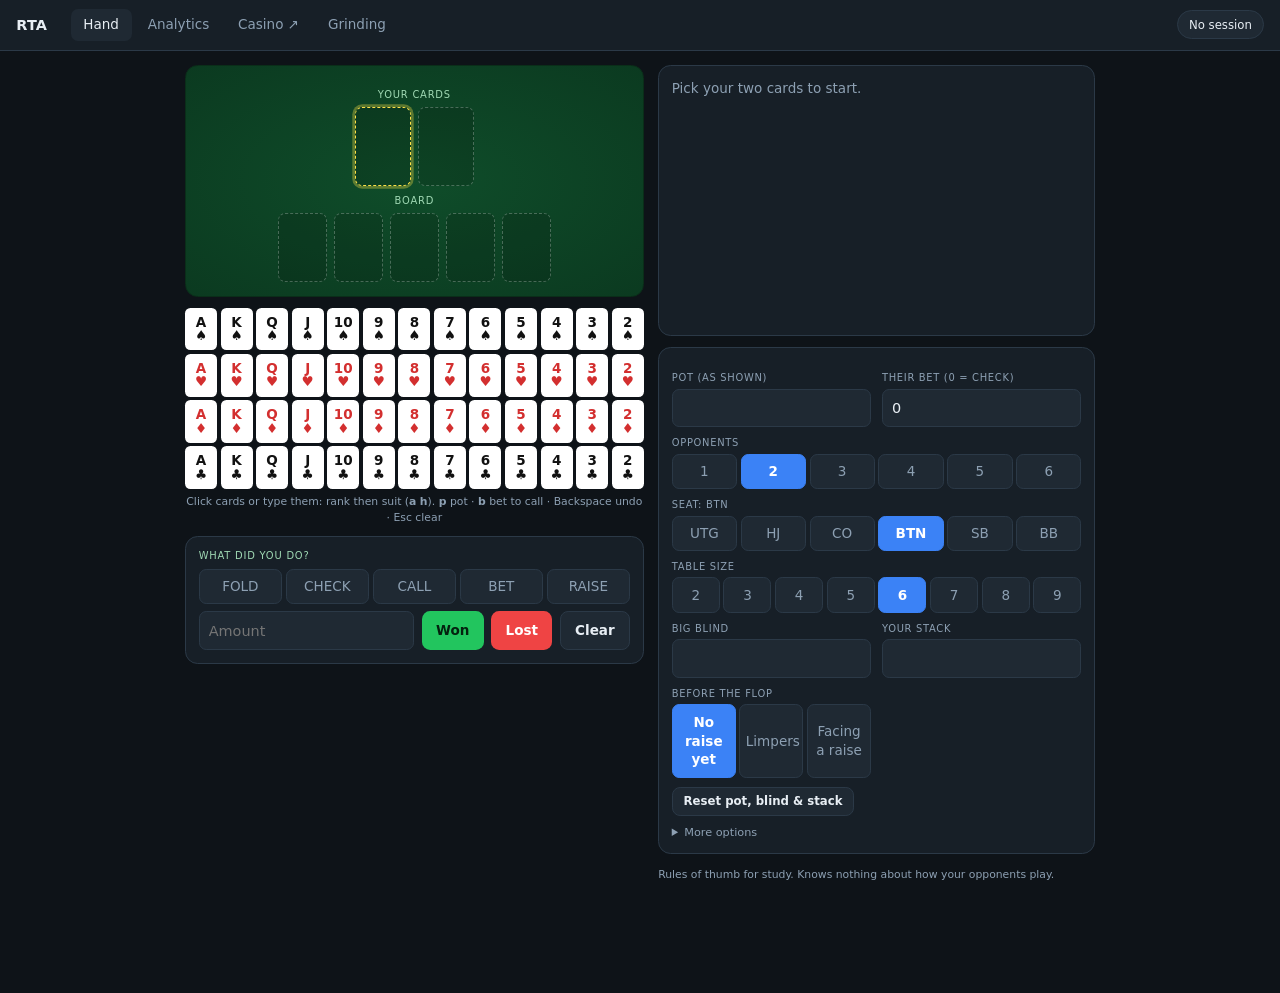
==== static/index.html @ fe4598e4 "RTA: pick your real seat (UTG, HJ, CO, BTN, SB, BB) Co-Authored-By: Claude Sonnet 5.5 <noreply@anthr" ====
<!doctype html>
<html lang="en">
<head>
<meta charset="utf-8">
<meta name="viewport" content="width=device-width, initial-scale=1">
<title>RTA</title>
<link rel="stylesheet" href="/static/analytics.css">
<style>
:root{
  --bg:#0e1318; --panel:#171f27; --panel2:#1f2933; --line:#2b3947; --text:#e8eef4; --dim:#8da0b3;
  --felt:#0f4d2a; --felt2:#0b3a20; --good:#22c55e; --bad:#ef4444; --blue:#3b82f6; --amber:#f59e0b;
}
*{box-sizing:border-box}
body{margin:0;background:var(--bg);color:var(--text);font:15px/1.4 system-ui,-apple-system,"Segoe UI",Roboto,sans-serif}
header{display:flex;align-items:center;gap:14px;padding:10px 18px;min-height:56px;box-sizing:border-box;border-bottom:1px solid var(--line);background:var(--panel)}
header h1{font-size:16px;margin:0;font-weight:650;letter-spacing:.2px}
.tabs{display:flex;gap:4px;margin-left:12px}
.tab{background:none;border:0;color:var(--dim);padding:7px 14px;border-radius:8px;font:inherit;cursor:pointer}
.tab.on{background:var(--panel2);color:var(--text)}
.pill{margin-left:auto;background:var(--panel2);border:1px solid var(--line);color:var(--text);padding:6px 12px;border-radius:999px;cursor:pointer;font:inherit;font-size:13px}
.pill.live{border-color:var(--good)}
main{max-width:1040px;margin:0 auto;padding:16px}
.grid{display:grid;grid-template-columns:minmax(0,1.05fr) minmax(0,1fr);gap:16px}
@media(max-width:860px){.grid{grid-template-columns:1fr}}
.card{background:var(--panel);border:1px solid var(--line);border-radius:14px;padding:14px}
.table{background:radial-gradient(ellipse at center,var(--felt) 0%,var(--felt2) 100%);border-radius:14px;padding:16px 12px;border:1px solid #0a2e19}
.row{display:flex;gap:8px;align-items:center;justify-content:center;flex-wrap:wrap}
.lbl{font-size:11px;text-transform:uppercase;letter-spacing:.08em;color:#9fd8b3;text-align:center;margin:8px 0 6px}
.slot{width:54px;height:76px;border-radius:8px;border:2px dashed #ffffff40;display:flex;flex-direction:column;align-items:center;justify-content:center;cursor:pointer;background:#00000022;font-weight:700;position:relative}
.slot.big{width:62px;height:88px}
.slot.next{border-color:#fde047;box-shadow:0 0 0 3px #fde04755}
.slot.full{background:#fff;border:2px solid #222;color:#111}
.slot .r{font-size:24px;line-height:1}.slot .s{font-size:26px;line-height:1.1}
.s-s{color:#111}.s-h{color:#d32f2f}.s-d{color:#d32f2f}.s-c{color:#111}
.picker{margin-top:12px}
.prow{display:grid;grid-template-columns:repeat(13,1fr);gap:4px;margin-bottom:4px}
.pk{aspect-ratio:3/4;border:0;border-radius:6px;background:#fff;font:700 15px/1 system-ui;cursor:pointer;display:flex;flex-direction:column;align-items:center;justify-content:center;padding:0}
.pk span{font-size:15px}
.pk:hover{outline:2px solid #fde047}
.pk.used{opacity:.18;cursor:pointer}
.hint{font-size:12px;color:var(--dim);margin-top:6px;text-align:center}
.controls{display:grid;grid-template-columns:1fr 1fr;gap:10px 12px;margin-top:12px}
.field label{display:block;font-size:11px;text-transform:uppercase;letter-spacing:.07em;color:var(--dim);margin-bottom:4px}
.field.wide{grid-column:1/-1}
input[type=number],input[type=text]{width:100%;background:var(--panel2);border:1px solid var(--line);color:var(--text);padding:9px 10px;border-radius:8px;font:inherit;font-size:16px}
input:focus{outline:2px solid var(--blue);outline-offset:-1px}
.seg{display:flex;gap:4px;flex-wrap:wrap}
.seg button{flex:1;min-width:34px;background:var(--panel2);border:1px solid var(--line);color:var(--dim);padding:8px 6px;border-radius:8px;font:inherit;cursor:pointer}
.seg button.on{background:var(--blue);border-color:var(--blue);color:#fff;font-weight:600}
.result{min-height:300px}
.action{font-size:54px;font-weight:800;letter-spacing:1px;line-height:1}
.bluffTag{display:inline-block;margin:4px 0;padding:3px 10px;border-radius:999px;font-size:13px;font-weight:700;background:#e0b84a;color:#1b1500}.bluffTag.hidden{display:none}
.a-FOLD{color:var(--bad)}.a-CALL{color:var(--blue)}.a-RAISE,.a-BET{color:var(--good)}.a-CHECK{color:var(--dim)}
.why{color:var(--dim);margin:6px 0 12px}
.sizing{margin:-4px 0 12px;display:inline-block;background:#1b3552;color:#cfe3ff;border-radius:8px;padding:5px 11px;font-size:13.5px;font-weight:600}
.hold{background:var(--panel2);border:1px solid var(--line);border-radius:12px;padding:10px 12px;margin-bottom:12px}
.hold .t{font-size:21px;font-weight:700}.hold .d{color:var(--dim);font-size:13.5px;margin-top:3px}
.hold .tag{display:inline-block;background:#0f4d2a;color:#b9f6ca;border-radius:6px;padding:1px 7px;font-size:12px;margin-right:5px}
.hold .tag.draw{background:#3b2f0b;color:#fde68a}
.bar{position:relative;height:16px;background:var(--panel2);border-radius:8px;overflow:visible;margin:10px 0 4px}
.bar>i{position:absolute;left:0;top:0;bottom:0;border-radius:8px;background:var(--good);transition:width .15s}
.bar>b{position:absolute;top:-4px;bottom:-4px;width:3px;background:var(--amber)}
.bartxt{display:flex;justify-content:space-between;font-size:12px;color:var(--dim)}
.big{font-size:30px;font-weight:700}
.kv{margin:10px 0 0;padding:0;list-style:none;color:var(--text)}
.kv li{padding:5px 0;border-top:1px solid var(--line)}
.kv .k{color:var(--dim);display:inline-block;min-width:92px}
.warn{color:var(--amber);font-size:12.5px;margin-top:8px}
.foot{color:var(--dim);font-size:12px;margin-top:14px}
.log{margin-top:14px;padding-top:12px;border-top:1px solid var(--line)}
.log .seg{margin-bottom:8px}
.btn{background:var(--blue);border:0;color:#fff;padding:10px 16px;border-radius:9px;font:inherit;font-weight:650;cursor:pointer}
.btn.won{background:var(--good);color:#04210f}.btn.lost{background:var(--bad)}
.btn.ghost{background:var(--panel2);border:1px solid var(--line);color:var(--text)}
.logrow{display:flex;gap:8px}
.logrow input{flex:1}
dialog{background:var(--panel);color:var(--text);border:1px solid var(--line);border-radius:14px;padding:18px;width:min(380px,92vw)}
dialog::backdrop{background:#000a}
dialog .field{margin-bottom:10px}
.hidden{display:none}
.more summary{cursor:pointer;color:var(--dim);font-size:12.5px}.more[open] summary{margin-bottom:8px}
</style>
</head>
<body>
<header>
  <h1>RTA</h1>
  <div class="tabs">
    <button class="tab on" data-tab="hand">Hand</button>
    <button class="tab" data-tab="analytics">Analytics</button>
    <a class="tab" href="/trainer" target="_blank" style="text-decoration:none" title="Play against the bots in another tab">Casino &#8599;</a>
    <a class="tab" href="/grind" style="text-decoration:none" title="Climb the levels and collect badges">Grinding</a>
  </div>
  <button class="pill" id="sessPill">No session</button>
</header>

<main>
<section id="hand">
 <div class="grid">
  <div>
    <div class="table">
      <div class="lbl">Your cards</div>
      <div class="row" id="holeRow"></div>
      <div class="lbl">Board</div>
      <div class="row" id="boardRow"></div>
    </div>
    <div class="picker" id="picker"></div>
    <div class="hint">Click cards or type them: rank then suit (<b>a</b> <b>h</b>). <b>p</b> pot &middot; <b>b</b> bet to call &middot; Backspace undo &middot; Esc clear</div>
    <div class="card" style="margin-top:12px">
      <div class="log" style="margin:0;padding:0;border:0">
        <div class="lbl" style="text-align:left;margin-top:0">What did you do?</div>
        <div class="seg" id="takenSeg"></div>
        <div class="logrow hidden" id="amtRow" style="margin:8px 0"><input id="amt" type="number" inputmode="decimal" step="any" placeholder="Pot won (optional)"><button class="btn" id="amtOk">Confirm</button></div>
        <div class="logrow">
          <input id="result" type="number" inputmode="decimal" step="any" min="0" placeholder="Amount">
          <button class="btn won" id="wonBtn">Won</button>
          <button class="btn lost" id="lostBtn">Lost</button>
          <button class="btn ghost" id="clearBtn">Clear</button>
        </div>
      </div>
    </div>
  </div>

  <div>
    <div class="card result" id="resultCard">
      <div id="empty" style="color:var(--dim)">Pick your two cards to start.</div>
      <div id="out" class="hidden">
        <div class="action" id="action">-</div>
        <div class="bluffTag hidden" id="bluffTag"></div>
        <div class="why" id="why"></div>
        <div class="sizing hidden" id="sizing"></div>
        <div class="hold" id="hold"></div>
        <div class="bartxt"><span>Your equity</span><span>Needed to call <b style="color:var(--amber)" id="reqTxt"></b></span></div>
        <div class="bar"><i id="eqBar"></i><b id="reqMark"></b></div>
        <div class="big" id="eqTxt"></div>
        <ul class="kv" id="kv"></ul>
        <div class="warn" id="warn"></div>
      </div>
    </div>

    <div class="card" style="margin-top:12px">
      <div class="controls">
        <div class="field"><label>Pot (as shown)</label><input id="pot" type="number" inputmode="decimal" step="any" min="0"></div>
        <div class="field"><label>Their bet (0 = check)</label><input id="call" type="number" inputmode="decimal" step="any" min="0" value="0"></div>
        <div class="field wide"><label>Opponents</label><div class="seg" id="oppSeg"></div></div>
        <div class="field wide"><label id="posLbl">Seat</label><div class="seg" id="posSeg"></div></div>
        <div class="field wide"><label>Table size</label><div class="seg" id="sizeSeg"></div></div>
        <div class="field"><label>Big blind</label><input id="bbIn" type="number" inputmode="decimal" step="any" min="0"></div>
        <div class="field"><label>Your stack</label><input id="stack" type="number" inputmode="decimal" step="any" min="0"></div>
        <div class="field" id="facingWrap"><label>Before the flop</label><div class="seg" id="facingSeg"></div></div>
        <div class="field wide"><button class="btn ghost" id="resetNums" style="padding:6px 12px;font-size:13px">Reset pot, blind &amp; stack</button></div>
        <details class="field wide more"><summary>More options</summary>
        <div class="field wide"><label>Their range</label><div class="seg" id="rangeSeg"></div></div>
        <div class="field wide"><label>Table type</label><div class="seg" id="tableSeg"></div></div>
        <div class="field wide"><label>How they fold</label><div class="seg" id="oppTypeSeg"></div></div>
        <div class="field wide" id="multiWrap"><label>Their betting</label><div class="seg" id="multiSeg"></div></div>
        </details>
      </div>
    </div>
    <div class="foot">Rules of thumb for study. Knows nothing about how your opponents play.</div>
  </div>
 </div>
</section>

<section id="analytics" class="hidden"><div id="anRoot"></div></section>
</main>

<dialog id="sessDlg">
  <form method="dialog" id="sessForm">
    <h3 style="margin-top:0" id="dlgTitle">Start session</h3>
    <div id="startFields">
      <div class="field"><div class="seg" id="sFmt"><button type="button" data-f="cash" class="on">Cash game</button><button type="button" data-f="tournament">Tournament</button></div></div>
      <div id="cashFields">
        <div class="field"><label>Balance: ALL your money now, on and off the table</label><input id="sBal" type="number" inputmode="decimal" step="any"></div>
        <div class="field"><label>Buy-in: only what you sit down at the table with</label><input id="sBuy" type="number" inputmode="decimal" step="any"></div>
        <div class="field"><label>Big blind of the table</label><input id="sBB" type="number" inputmode="decimal" step="any"></div>
        <div class="dim" style="font-size:12.5px">Example: £60 in your account, sitting down with £2 at a £0.02 big blind: balance 60, buy-in 2, big blind 0.02. When you end the session you enter your new total balance, and your result is that minus this starting balance.</div>
      </div>
      <div id="tourFields" class="hidden">
        <div class="field"><label>Entry fee (what you paid to enter, in money)</label><input id="tEntry" type="number" inputmode="decimal" step="any"></div>
        <div class="field"><label>Starting chips (optional)</label><input id="tChips" type="number" inputmode="decimal" step="any"></div>
        <div class="dim" style="font-size:12.5px">Type your hands into the RTA in tournament chips, with the current big blind in the Big blind box: they are saved in big blinds. At the end you enter how you finished.</div>
      </div>
    </div>
    <div id="endFields" class="hidden">
      <div class="field"><label>Your total balance now, on and off the table</label><input id="eBal" type="number" inputmode="decimal" step="any"></div>
    </div>
    <div id="endTour" class="hidden">
      <div class="field"><label>Finishing place</label><input id="tPlace" type="number" inputmode="numeric" step="1" min="1"></div>
      <div class="field"><label>Players in the field (optional)</label><input id="tSize" type="number" inputmode="numeric" step="1" min="0"></div>
      <div class="field"><label>Prize won (0 if none)</label><input id="tPrize" type="number" inputmode="decimal" step="any" min="0"></div>
    </div>
    <div class="logrow" style="margin-top:12px">
      <button class="btn" id="dlgOk" value="ok">OK</button>
      <button class="btn ghost" value="cancel">Cancel</button>
    </div>
  </form>
</dialog>

<script src="/static/chart.umd.min.js"></script>
<script src="/static/analytics.js"></script>
<script src="/static/notify.js"></script>
<script>
const RANKS=['A','K','Q','J','T','9','8','7','6','5','4','3','2'];
const SUITS=[['s','♠'],['h','♥'],['d','♦'],['c','♣']];
const POS=['UTG','HJ','CO','BTN','SB','BB'];
const SEATS={  // order the dealer button moves your seat each hand; extra full-ring seats map to the nearest chart position
  2:['SB','BB'],3:['BTN','SB','BB'],4:['BTN','SB','BB','CO'],5:['BTN','SB','BB','UTG','CO'],
  6:['BTN','SB','BB','UTG','HJ','CO'],7:['BTN','SB','BB','UTG','UTG','HJ','CO'],
  8:['BTN','SB','BB','UTG','UTG','UTG','HJ','CO'],9:['BTN','SB','BB','UTG','UTG','UTG','HJ','HJ','CO']};
const RANGES=[['Auto','auto'],['Random',0],['Top 40%',40],['Top 25%',25],['Top 15%',15]];
const TABLES=[['Loose','loose'],['Normal','normal'],['Tight','tight']];
const OPPTYPES=[['Folds a lot','folds'],['Normal','normal'],['Calls a lot','calls']];
const RAISERS=[['None',''],['UTG','UTG'],['HJ','HJ'],['CO','CO'],['BTN','BTN'],['SB','SB']];
const clean=x=>Math.round(x*1e6)/1e6;          // 0.1+0.2 -> 0.3: no floating-point noise in the boxes
const $=id=>document.getElementById(id);
const store={get(k,d){try{const v=localStorage.getItem(k);return v===null?d:JSON.parse(v)}catch(e){return d}},
             set(k,v){try{localStorage.setItem(k,JSON.stringify(v))}catch(e){}}};

let slots=Array(7).fill(null);          // 0,1 hole; 2..6 board
let tableSize=store.get('tsize',6), seatIdx=store.get('seat',0), opps=store.get('opps',2), rangePct=store.get('range','auto'), table=store.get('table','normal'), oppType=store.get('opptype','normal'), raiser='', multi=false, pos=store.get('pos','BTN');
let waiting=false, startStack=null, contrib=0, pendingAct=null;
let decisions=[], curDec=null;   // one entry per button pressed this hand: what the tool said vs what you did
let facing=false, taken=null, last=null, pendingRank=null, reqId=0, timer=null, session=null;

/* ---------- segmented controls ---------- */
function seg(id,items,get,set){
  const el=$(id); el.innerHTML='';
  items.forEach(([label,val])=>{
    const b=document.createElement('button'); b.textContent=label;
    b.className=get()===val?'on':''; b.onclick=()=>{set(val);seg(id,items,get,set);schedule()};
    el.appendChild(b);
  });
}
const BLINDS=['BTN','SB','BB'];
// your real seat: UTG, HJ, CO, BTN, SB or BB (only the ones a table of this size has). At a bigger table, extra early seats read as the nearest chart seat.
const NEAR={UTG:['UTG','HJ','CO'],HJ:['HJ','UTG','CO'],CO:['CO','HJ','UTG']};
function seatsOf(order){return POS.filter(p=>order.includes(p))}
function norm(p,order){return order.includes(p)?p:(NEAR[p]||[]).find(q=>order.includes(q))||order[0]}
function updSeat(){$('posLbl').textContent='Seat: '+pos}
function buildControls(){
  pos=norm(pos,SEATS[tableSize]);
  seg('oppSeg',[1,2,3,4,5,6].map(n=>[n,n]),()=>opps,v=>{opps=v;store.set('opps',v)});
  seg('rangeSeg',RANGES,()=>rangePct,v=>{rangePct=v;store.set('range',v)});
  seg('tableSeg',TABLES,()=>table,v=>{table=v;store.set('table',v)});
  seg('oppTypeSeg',OPPTYPES,()=>oppType,v=>{oppType=v;store.set('opptype',v)});
  seg('multiSeg',[['Just this street',false],['Bet earlier streets too',true]],()=>multi,v=>multi=v);
  seg('posSeg',seatsOf(SEATS[tableSize]).map(p=>[p,p]),()=>pos,v=>{
    const order=SEATS[tableSize];
    pos=v;seatIdx=Math.max(0,order.indexOf(v));
    store.set('pos',pos);store.set('seat',seatIdx);updSeat()});
  updSeat();
  seg('sizeSeg',[2,3,4,5,6,7,8,9].map(n=>[n,n]),()=>tableSize,v=>{
    tableSize=v;store.set('tsize',v);seatIdx=Math.min(seatIdx,SEATS[v].length-1);store.set('seat',seatIdx);
    pos=norm(SEATS[v][seatIdx],SEATS[v]);store.set('pos',pos);buildControls()});
  seg('facingSeg',[['No raise yet',false],['Limpers',"limp"],['Facing a raise',true]],()=>facing,v=>facing=v);
  buildTaken();
}
function buildTaken(){
  const el=$('takenSeg'); el.innerHTML='';
  ['FOLD','CHECK','CALL','BET','RAISE'].forEach(a=>{
    const b=document.createElement('button'); b.textContent=a; b.className=taken===a?'on':'';
    b.onclick=()=>act(a); el.appendChild(b);
  });
}

/* ---------- cards ---------- */
function cardEl(c,big){
  const d=document.createElement('div');
  d.className='slot'+(big?' big':'');
  return d;
}
function renderSlots(){
  const firstEmpty=slots.findIndex(x=>!x);
  const make=(i,big)=>{
    const d=cardEl(slots[i],big);
    if(slots[i]){
      const [r,s]=[slots[i][0],slots[i][1]];
      d.classList.add('full');
      d.innerHTML=`<div class="r s-${s}">${r==='T'?'10':r}</div><div class="s s-${s}">${SUITS.find(x=>x[0]===s)[1]}</div>`;
    }
    if(i===firstEmpty)d.classList.add('next');
    d.onclick=()=>{slots[i]=null;compact();renderAll();schedule()};
    return d;
  };
  const h=$('holeRow'),b=$('boardRow'); h.innerHTML='';b.innerHTML='';
  [0,1].forEach(i=>h.appendChild(make(i,true)));
  [2,3,4,5,6].forEach(i=>b.appendChild(make(i,false)));
  // picker
  const used=new Set(slots.filter(Boolean));
  const p=$('picker'); p.innerHTML='';
  SUITS.forEach(([s,g])=>{
    const row=document.createElement('div'); row.className='prow';
    RANKS.forEach(r=>{
      const code=r+s, bt=document.createElement('button');
      bt.className='pk s-'+s+(used.has(code)?' used':'');
      bt.innerHTML=`${r==='T'?'10':r}<span>${g}</span>`;
      bt.onclick=()=>toggle(code);
      row.appendChild(bt);
    });
    p.appendChild(row);
  });
}
function compact(){ // keep hole cards first, board cards contiguous
  const hole=slots.slice(0,2).filter(Boolean), board=slots.slice(2).filter(Boolean);
  slots=[...hole,...Array(2-hole.length).fill(null),...board,...Array(5-board.length).fill(null)];
}
function toggle(code){
  waiting=false;
  const i=slots.indexOf(code);
  if(i>=0){slots[i]=null;compact()}
  else{const j=slots.findIndex(x=>!x); if(j<0)return; slots[j]=code}
  renderAll();schedule();
}
const sessBB=()=>session&&session.format!=='tournament'?session.bb:null;     // a tournament session has no chip big blind: you type it
function bbKnown(){return !!(sessBB()||(+$('bbIn').value||0))}  // with the big blind known, raises and limpers are read from the pot and bet
function renderAll(){renderSlots();const nb=slots.slice(2).filter(Boolean).length;$('facingWrap').classList.toggle('hidden',nb>0||bbKnown());$('multiWrap').classList.toggle('hidden',nb<4)}

/* ---------- calculation ---------- */
function state(){
  return {hole:slots.slice(0,2).filter(Boolean), board:slots.slice(2).filter(Boolean),
    pot:(+$('pot').value||0)+(+$('call').value||0), call:+$('call').value||0, opps, range_mode:rangePct, raiser, table, opp_type:oppType, multi_street:multi,
    position:pos, facing:bbKnown()?false:facing, stack:+$('stack').value||null, bb:sessBB()||(+$('bbIn').value||null)};
}
function schedule(){clearTimeout(timer);timer=setTimeout(calc,120)}
async function calc(){
  if(waiting)return;
  const s=state(), ok=s.hole.length===2&&[0,3,4,5].includes(s.board.length);
  if(!ok){
    $('out').classList.add('hidden');$('empty').classList.remove('hidden');
    $('empty').textContent=s.hole.length<2?'Pick your two cards to start.':
      'Board needs a full flop (3 cards), turn or river.';
    last=null;return;
  }
  const id=++reqId;
  const r=await fetch('/api/calc',{method:'POST',headers:{'Content-Type':'application/json'},body:JSON.stringify(s)});
  if(id!==reqId)return;
  const d=await r.json(); if(d.error)return;
  last={s,d}; taken=d.action; buildTaken();
  show(d,s);
}
function show(d,s){
  $('empty').classList.add('hidden');$('out').classList.remove('hidden');
  $('action').textContent=d.action;$('action').className='action a-'+d.action;
  const bt=$('bluffTag');bt.textContent=d.bluff?(d.bluff==='BLUFF'?'BLUFF: you have nothing, you win when they fold':'SEMI-BLUFF: you can still win if called'):'';bt.classList.toggle('hidden',!d.bluff);
  $('why').textContent=d.why+(d.action==='BET'?' (Your site may call this "Raise".)':'');
  $('sizing').textContent=d.sizing?'Size: '+d.sizing:'';$('sizing').classList.toggle('hidden',!d.sizing);
  $('eqTxt').textContent=(d.equity*100).toFixed(1)+'% equity';
  $('eqBar').style.width=(d.equity*100)+'%';
  const showReq=s.call>0;
  $('reqMark').style.display=showReq?'block':'none';
  $('reqMark').style.left=(d.required*100)+'%';
  $('reqTxt').textContent=showReq?(d.required*100).toFixed(1)+'%':'-';
  const h=d.hold;
  $('hold').innerHTML=h?(`<div class="t">${h.title}</div>`+
    (h.tier?`<div class="d">${h.tier}</div>`:'')+
    (h.draws&&h.draws.length?`<div class="d">${h.draws.map(x=>`<span class="tag draw">${x}</span>`).join('')}</div>`:'')+
    (h.texture&&h.texture.length?`<div class="d">${h.texture.map(x=>`<span class="tag">${x}</span>`).join('')}</div>`:'')+
    (h.ahead!=null?`<div class="d">Beats ${(h.ahead*100).toFixed(0)}% of possible hands. ${h.nuts}</div>`:'')):'';
  const kv=[];
  kv.push(['Win / tie',`${(d.win*100).toFixed(1)}% / ${(d.tie*100).toFixed(1)}%`]);
  kv.push(['Their range',d.range_label]);
  if(showReq){kv.push(['Pot odds',d.ratio]);kv.push(['Verdict',d.verdict])}
  if(d.outs)kv.push(['Outs',`${d.outs} (to two pair or better)`]);
  if(d.rule24)kv.push(['Rule of 2/4',d.rule24]);
  if(d.fold_equity)kv.push(['Bluff maths',d.fold_equity]);
  if(d.stack_line)kv.push(['Stack',d.stack_line.replace(/^Stack /,'')]);
  if(d.preflop){if(d.preflop.size)kv.push(['Raise size',d.preflop.size]);kv.push(['Preflop',d.preflop.text]);if(d.preflop.note)kv.push(['Note',d.preflop.note])}
  $('kv').innerHTML=kv.map(([k,v])=>`<li><span class="k">${k}</span>${v}</li>`).join('');
  $('warn').textContent=d.random_warning?'Random hands makes this look too good. Use Auto.':'';
}

/* ---------- logging what you did: updates pot and stack for you, then waits for the next card/bet ---------- */
function suggestedAmount(){
  const m=last&&last.d.sizing&&last.d.sizing.match(/(?:~|all-in \()([\d,]+(?:\.\d+)?)/);
  return m?m[1].replace(/,/g,''):'';
}
function act(a){
  if(!last)return;
  taken=a;buildTaken();
  curDec={street:last.s.board.length,suggested:last.d.action,taken:a};
  if(a==='BET'||a==='RAISE'){pendingAct=a;$('amtRow').classList.remove('hidden');$('amt').value=suggestedAmount();$('amt').focus();$('amt').select();return}
  $('amtRow').classList.add('hidden');
  commit(a,a==='CALL'?(+$('call').value||0):0);
}
async function commit(a,amt){
  if(curDec){decisions.push(curDec);curDec=null}
  $('amtRow').classList.add('hidden');
  if(startStack===null&&$('stack').value)startStack=+$('stack').value;
  if(amt){
    $('pot').value=clean((+$('pot').value||0)+amt);contrib+=amt;
    if($('stack').value){const ns=clean(Math.max(0,+$('stack').value-amt));$('stack').value=ns;store.set('stack',ns)}
  }
  $('call').value=0;
  if(a==='FOLD'){await save(-contrib);return}   // folding loses what you put in
  waiting=true;
  $('out').classList.add('hidden');$('empty').classList.remove('hidden');
  const verb={CHECK:'checked',CALL:'called',BET:'bet',RAISE:'raised to'}[a];
  $('empty').innerHTML=`<b style="color:var(--text)">You ${verb}${amt?' '+amt.toLocaleString():''}.</b> Pot ${(+$('pot').value||0).toLocaleString()}`+
    ($('stack').value?`, stack ${(+$('stack').value).toLocaleString()}`:'')+
    `.<br><br>Next: add a card or their bet. Hand over? Press Won or Lost.`;
}
function confirmAmt(){const v=+$('amt').value;if(!v)return;commit(pendingAct,v)}
$('amtOk').onclick=confirmAmt;
function prefillPot(){const bb=sessBB()||(+$('bbIn').value||0);if(bb&&!$('pot').value)$('pot').value=clean(bb*1.5)}  // both blinds are in before you act

/* ---------- save / clear ---------- */
async function save(res){   // res = chips won (+) or lost (-) this hand
  if(!last)return;
  const b={...last.s,range_pct:last.d.range_pct_used,equity:last.d.equity,required:last.d.required,suggested:last.d.action,
           taken:decisions.length?decisions[decisions.length-1].taken:null,decisions,result:res==null?'':res};
  const hr=await fetch('/api/hand',{method:'POST',headers:{'Content-Type':'application/json'},body:JSON.stringify(b)});
  if(!hr.ok){let m='Not saved';try{m=(await hr.json()).error||m}catch(e){}alert(m);return}
  try{notify((await hr.json()).notices)}catch(e){}
  if(res!=null&&startStack!==null){const ns=clean(startStack+res);$('stack').value=ns;store.set('stack',ns)}
  const order=SEATS[tableSize];
  seatIdx=(seatIdx+1)%order.length; pos=norm(order[seatIdx],order); store.set('seat',seatIdx); store.set('pos',pos);   // the button moves on
  clearHand(); toast('Saved - next seat: '+pos);
}
function clearHand(discard){
  if(discard&&startStack!==null){$('stack').value=startStack;store.set('stack',startStack)}  // abandoned hand: put the chips back
  decisions=[];curDec=null;waiting=false;startStack=null;contrib=0;$('amtRow').classList.add('hidden');
  slots=Array(7).fill(null);$('pot').value='';$('call').value='0';$('result').value='';
  facing=false;raiser='';multi=false;taken=null;last=null;buildControls();renderAll();prefillPot();schedule();
}
function toast(t){const e=document.createElement('div');e.textContent=t;
  Object.assign(e.style,{position:'fixed',bottom:'18px',left:'50%',transform:'translateX(-50%)',background:'#22c55e',color:'#04210f',padding:'8px 16px',borderRadius:'8px',fontWeight:'700'});
  document.body.appendChild(e);setTimeout(()=>e.remove(),1100)}

/* ---------- keyboard entry ---------- */
document.addEventListener('click',e=>{const b=e.target.closest&&e.target.closest('button');if(b&&!b.closest('dialog'))b.blur()}); // keep Enter for saving, not re-clicking
const FLOW=['pot','call','stack'];   // Enter moves down this list, then hands the keyboard back to the cards
document.addEventListener('keydown',e=>{
  const t=e.target;
  if(t.tagName==='INPUT'&&e.key==='Enter'&&!$('sessDlg').open){
    e.preventDefault();
    if(t.id==='result'){t.blur();return}
    if(t.id==='amt'){confirmAmt();return}
    const i=FLOW.indexOf(t.id);
    if(i>=0&&i<FLOW.length-1){$(FLOW[i+1]).focus();$(FLOW[i+1]).select()}else t.blur();
    return}
  if(t.tagName==='INPUT'||t.tagName==='TEXTAREA'||t.tagName==='SELECT'||e.ctrlKey||e.metaKey||e.altKey)return;
  if($('sessDlg').open||!$('hand').offsetParent)return;
  const k=e.key.toLowerCase();
  if(k==='escape'){clearHand(true);return}
  if(k==='backspace'){e.preventDefault();
    if(pendingRank){pendingRank=null;return}
    for(let i=6;i>=0;i--)if(slots[i]){slots[i]=null;compact();renderAll();schedule();break}return}
  if(k==='p'){e.preventDefault();$('pot').focus();$('pot').select();return}
  if(k==='b'){e.preventDefault();$('call').focus();$('call').select();return}
  if(k==='['||k===']'){opps=Math.max(1,Math.min(6,opps+(k===']'?1:-1)));store.set('opps',opps);buildControls();schedule();return}
  if('23456789tjqka'.includes(k)&&k.length===1){pendingRank=k.toUpperCase();return}
  if('shdc'.includes(k)&&k.length===1&&pendingRank){const c=pendingRank+k;pendingRank=null;
    if(!slots.includes(c))toggle(c);return}
});

/* ---------- session ---------- */
async function loadSession(){
  const r=await (await fetch('/api/session')).json();
  session=r.active; window.lastBalance=r.last_balance;
  const p=$('sessPill');
  if(session&&session.format==='tournament'){p.textContent=`Tournament live - entry ${session.buy_in.toLocaleString()}`;p.classList.add('live')}
  else if(session){p.textContent=`Session live - buy-in ${session.buy_in.toLocaleString()} - BB ${session.bb}`;p.classList.add('live')}
  else{p.textContent='Start session';p.classList.remove('live')}
}
let sessFmt='cash';
function paintFmt(){
  document.querySelectorAll('#sFmt button').forEach(b=>b.classList.toggle('on',b.dataset.f===sessFmt));
  $('cashFields').classList.toggle('hidden',sessFmt!=='cash');$('tourFields').classList.toggle('hidden',sessFmt!=='tournament');
}
document.querySelectorAll('#sFmt button').forEach(b=>b.onclick=()=>{sessFmt=b.dataset.f;paintFmt()});
$('sessPill').onclick=()=>{
  const ending=!!session, tour=ending&&session.format==='tournament';
  $('dlgTitle').textContent=ending?(tour?'End tournament':'End session'):'Start session';
  $('startFields').classList.toggle('hidden',ending);$('endFields').classList.toggle('hidden',!ending||tour);$('endTour').classList.toggle('hidden',!tour);
  if(!ending){paintFmt();if(window.lastBalance!=null)$('sBal').value=window.lastBalance}
  $('sessDlg').showModal();
};
$('sessForm').onsubmit=async e=>{
  if(e.submitter&&e.submitter.value!=='ok')return;
  const h={'Content-Type':'application/json'};
  if(session){
    let body;
    if(session.format==='tournament'){
      if(!$('tPlace').value)return;
      body={place:+$('tPlace').value,size:+$('tSize').value||0,prize:+$('tPrize').value||0};
    }else{
      if($('eBal').value==='')return;
      body={balance_after:+$('eBal').value};
    }
    const r=await (await fetch('/api/session/end',{method:'POST',headers:h,body:JSON.stringify(body)})).json();
    if(r.recorded===false)toast('The Casino already recorded this tournament');
    else if(r.backup)toast(r.backup);
  }else if(sessFmt==='tournament'){
    if(!$('tEntry').value)return;
    await fetch('/api/session/start',{method:'POST',headers:h,body:JSON.stringify({format:'tournament',buy_in:+$('tEntry').value,start_chips:+$('tChips').value||null})});
  }else{
    if(!$('sBal').value||!$('sBuy').value||!$('sBB').value)return;
    await fetch('/api/session/start',{method:'POST',headers:h,body:JSON.stringify({balance:+$('sBal').value,buy_in:+$('sBuy').value,bb:+$('sBB').value})});
  }
  await loadSession();schedule();
};

/* ---------- tabs & analytics ---------- */
document.querySelectorAll('.tab[data-tab]').forEach(t=>t.onclick=()=>{      // (the links to other pages are not tabs)
  document.querySelectorAll('.tab[data-tab]').forEach(x=>x.classList.toggle('on',x===t));
  $('hand').classList.toggle('hidden',t.dataset.tab!=='hand');
  $('analytics').classList.toggle('hidden',t.dataset.tab!=='analytics');
  if(t.dataset.tab==='analytics')loadAnalytics();
});
if(location.hash==='#analytics'){const a=document.querySelector('.tab[data-tab="analytics"]');if(a)a.click()}      // so other pages can link straight to it

$('bbIn').value=store.get('bb','');$('stack').value=store.get('stack','');
['pot','call','stack','bbIn'].forEach(id=>$(id).addEventListener('input',()=>{
  if(id==='bbIn'){store.set('bb',$(id).value);prefillPot();renderAll()}
  if(id==='stack'){store.set('stack',$(id).value);if(startStack!==null)startStack=(+$(id).value||0)+contrib}
  else waiting=false;
  schedule()}));  // typing must recalculate, not just the buttons
function finish(sign){
  if(!last){toast('Pick your cards first');return}
  const typed=Math.abs(+$('result').value||0);
  // Won: you're paid the pot (typed, or the tracked one); your profit is that minus what you put in.
  // Lost: you lose what you put in (or the typed amount).
  const res=sign>0?(typed||+$('pot').value||0)-contrib:-(typed||contrib);
  save(res);
}
$('resetNums').onclick=()=>{['pot','bbIn','stack'].forEach(id=>$(id).value='');store.set('bb','');store.set('stack','');startStack=null;contrib=0;waiting=false;renderAll();schedule()};
$('wonBtn').onclick=()=>finish(1);$('lostBtn').onclick=()=>finish(-1);$('clearBtn').onclick=()=>clearHand(true);

/* ---------- fit the Hand tab to the window: no scroll bars, whatever the window size ---------- */
(function(){
  const body=document.body;let timer=null;
  function overflow(){const d=document.documentElement;return {h:d.scrollHeight-d.clientHeight,w:d.scrollWidth-d.clientWidth}}
  function fit(){
    const hand=document.getElementById('hand');
    body.style.zoom=1;
    if(!hand||hand.classList.contains('hidden')||window.innerHeight<420)return;       // (Analytics scrolls as normal)
    let z=1;
    for(let i=0;i<6;i++){
      const d=document.documentElement,o=overflow();
      if(o.h<=0&&o.w<=0)break;
      const kh=o.h>0?d.clientHeight/d.scrollHeight:1,kw=o.w>0?d.clientWidth/d.scrollWidth:1;
      z=Math.max(0.5,z*Math.min(kh,kw)*0.995);body.style.zoom=z;
    }
  }
  const later=()=>{clearTimeout(timer);timer=setTimeout(fit,80)};
  window.addEventListener('resize',later);
  document.addEventListener('click',later);
  new MutationObserver(later).observe(document.getElementById('hand'),{childList:true,subtree:true,characterData:true,attributes:true,attributeFilter:['class','value']});
  window.refitScreen=fit;fit();
})();
buildControls();renderAll();loadSession().then(()=>{prefillPot();renderAll();schedule()});
</script>
</body>
</html>
---- static/analytics.css ----
/* Analytics page. Colors follow the validated dark categorical/diverging/status set. */
#analytics{
  --a-surface:#171f27; --a-page:#0e1318; --a-ink:#e8eef4; --a-ink2:#b4c1ce; --a-muted:#8da0b3;
  --a-hair:rgba(255,255,255,.07); --a-base:#3a4756; --a-border:rgba(255,255,255,.10);
  --c1:#3987e5; --c2:#d95926; --pos:#3987e5; --neg:#e66767; --good:#0ca30c; --crit:#d03b3b;
}
.an-head{display:flex;align-items:flex-end;gap:12px;flex-wrap:wrap;margin-bottom:16px}
.an-head h2{margin:0;font-size:22px;font-weight:700;letter-spacing:-.2px}
.an-head p{margin:2px 0 0;color:var(--a-muted);font-size:13px}
.an-head>div:first-child{flex:1 1 340px}
.an-actions{display:flex;gap:8px;flex-wrap:wrap;align-items:center}
.an-seg{display:inline-flex;background:var(--a-surface);border:1px solid var(--a-border);border-radius:10px;padding:3px}
.an-seg button{background:none;border:0;color:var(--a-muted);padding:6px 14px;border-radius:7px;font:inherit;font-size:13px;cursor:pointer}
.an-seg button.on{background:#26323e;color:var(--a-ink)}
.an-btn{background:var(--a-surface);border:1px solid var(--a-border);color:var(--a-ink2);padding:7px 14px;border-radius:10px;font:inherit;font-size:13px;cursor:pointer}
.an-btn:hover{border-color:var(--neg);color:var(--neg)}

.an-top{display:grid;grid-template-columns:minmax(0,1.15fr) minmax(0,1.85fr);gap:14px;margin-bottom:14px}
@media(max-width:900px){.an-top{grid-template-columns:1fr}}
.an-card{background:var(--a-surface);border:1px solid var(--a-border);border-radius:14px;padding:16px}
.hero .hlbl{color:var(--a-muted);font-size:13px}
.hero .val{font-size:56px;font-weight:700;letter-spacing:-1.5px;line-height:1.05;margin:6px 0 8px;color:var(--a-ink)}
.hero .sub{color:var(--a-ink2);font-size:13.5px;line-height:1.5}
.hero .trend{display:inline-flex;align-items:center;gap:6px;margin-top:12px;font-size:13px;font-weight:600;padding:4px 10px;border-radius:999px;background:#202b36}
.tiles{display:grid;grid-template-columns:repeat(3,minmax(0,1fr));gap:10px}
@media(max-width:560px){.tiles{grid-template-columns:repeat(2,minmax(0,1fr))}}
.tile{background:var(--a-surface);border:1px solid var(--a-border);border-radius:14px;padding:13px 14px}
.tile .v{font-size:26px;font-weight:700;letter-spacing:-.5px}
.tile .k{color:var(--a-ink2);font-size:13px;margin-top:2px}
.tile .h{color:var(--a-muted);font-size:11.5px;margin-top:3px}

.insights{margin-bottom:22px}
.insights h3{margin:0 0 8px;font-size:14px}
.insights ul{margin:0;padding:0;list-style:none;display:grid;gap:8px}
.insights li{display:flex;gap:10px;align-items:flex-start;color:var(--a-ink2);font-size:14px;line-height:1.45}
.insights .ic{flex:none;width:20px;height:20px;border-radius:50%;display:grid;place-items:center;font-size:12px;font-weight:700;margin-top:1px}
.ic.good{background:#0b3d0b;color:#7ee37e}.ic.bad{background:#4a1616;color:#ff9b9b}.ic.info{background:#1b3552;color:#9cc8ff}

.an-sec{margin:26px 0 10px;font-size:12px;letter-spacing:.09em;text-transform:uppercase;color:var(--a-muted);font-weight:600}
.an-grid{display:grid;grid-template-columns:repeat(2,minmax(0,1fr));gap:14px}
@media(max-width:900px){.an-grid{grid-template-columns:1fr}}
.an-card.wide{grid-column:1/-1}
.an-card h3{margin:0;font-size:15px;font-weight:650}
.an-card .desc{margin:2px 0 10px;color:var(--a-muted);font-size:12.5px}
.legend{display:flex;gap:16px;flex-wrap:wrap;margin:0 0 6px;font-size:12.5px;color:var(--a-ink2)}
.legend span{display:inline-flex;align-items:center;gap:6px}
.legend i{display:inline-block;width:14px;height:3px;border-radius:2px}
.legend i.sq{height:10px;width:10px;border-radius:2px}
.cwrap{position:relative;height:250px}
.cwrap.tall{height:290px}
.empty{position:absolute;inset:0;display:grid;place-items:center;text-align:center;color:var(--a-muted);font-size:13px;padding:20px;background:var(--a-surface)}
#anRoot.loading{opacity:.6;transition:opacity .15s}
.an-tables{display:grid;gap:14px}
.an-tables table{width:100%;border-collapse:collapse;font-size:13px}
.an-tables th{text-align:left;color:var(--a-muted);font-weight:600;border-bottom:1px solid var(--a-base);padding:6px 8px}
.an-tables td{padding:5px 8px;border-bottom:1px solid var(--a-hair);color:var(--a-ink2);font-variant-numeric:tabular-nums}
.an-tables .scroll{max-height:260px;overflow:auto}

.an-btn.primary{background:var(--c1);border-color:var(--c1);color:#fff;font-weight:600}
.an-btn.primary:hover{background:#5598e7;border-color:#5598e7;color:#fff}
.an-btn:disabled{opacity:.6;cursor:default}
.coach{margin-bottom:18px;border-color:#2d4a6e}
.coach-head{display:flex;align-items:center;justify-content:space-between}
.coach-x{background:none;border:0;color:var(--a-muted);font-size:16px;cursor:pointer;padding:4px 8px;border-radius:6px}
.coach-x:hover{background:#26323e;color:var(--a-ink)}
.coach-body{margin-top:6px;max-width:78ch;color:var(--a-ink2);font-size:14.5px;line-height:1.6}
.coach-body h4{margin:16px 0 4px;color:var(--a-ink);font-size:15px}
.coach-body p{margin:6px 0}
.coach-body ul{margin:4px 0 6px;padding-left:20px}
.coach-body li{margin:4px 0}
.coach-body strong{color:var(--a-ink)}
.coach-body .dim{color:var(--a-muted)}
.coach-body .err{color:var(--neg)}
.coach-note{margin:14px 0 0;padding-top:10px;border-top:1px solid var(--a-hair);color:var(--a-muted);font-size:12px}
.spin{width:22px;height:22px;border:3px solid #26323e;border-top-color:var(--c1);border-radius:50%;animation:sp .8s linear infinite;margin:10px 0}
@keyframes sp{to{transform:rotate(360deg)}}

.an-sel{background:var(--panel2,#1f2933);border:1px solid var(--line,#2b3947);color:var(--text,#e8eef4);padding:7px 10px;border-radius:8px;font:inherit;font-size:13px}
.an-note{background:#3b2f0b;border:1px solid #6b4f10;color:#fde68a;border-radius:10px;padding:10px 14px;margin:0 0 14px;font-size:13.5px}
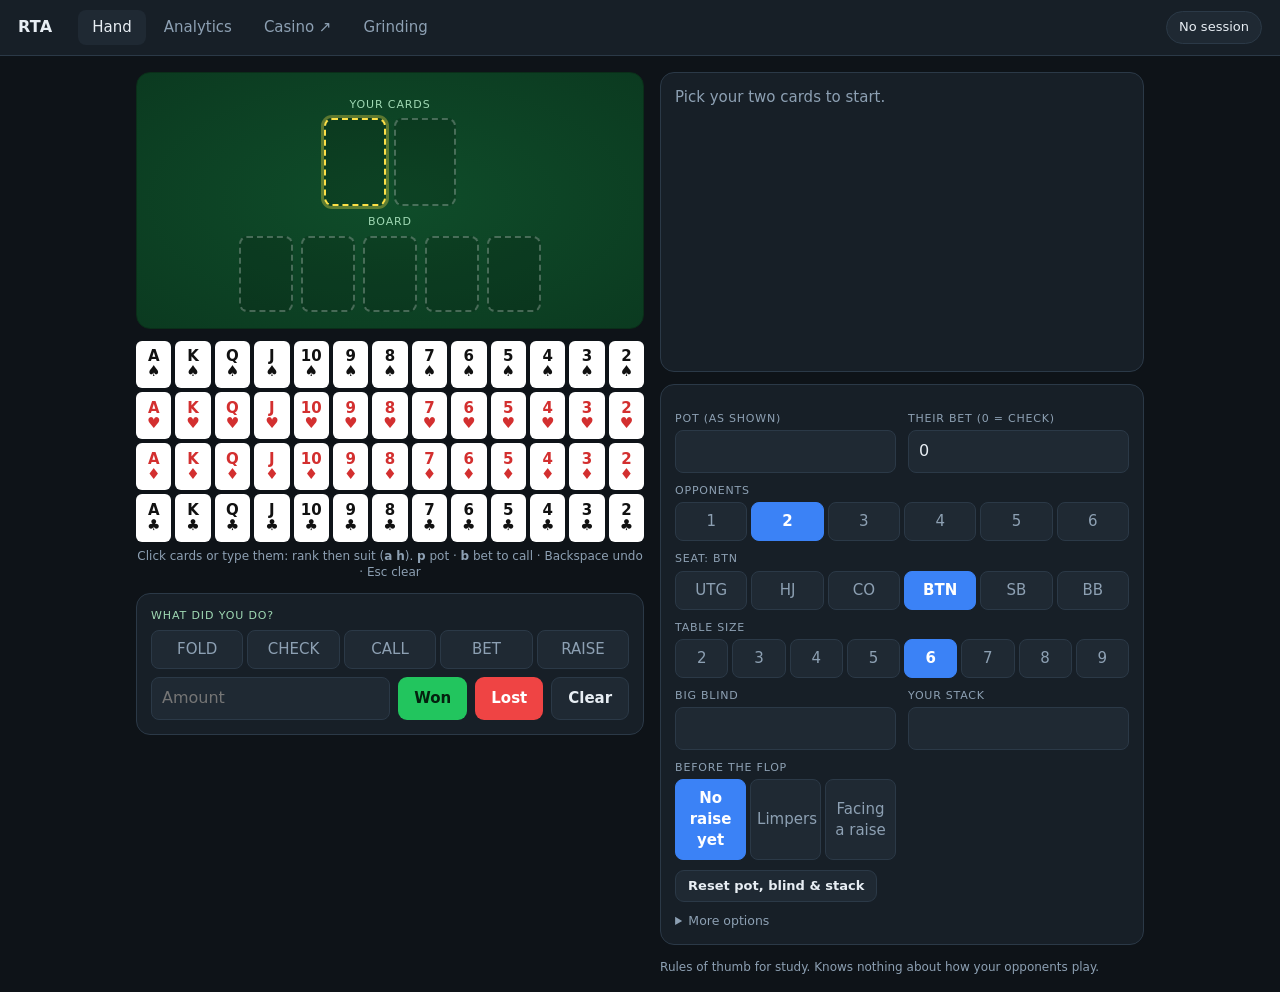
==== commit fe1928d6: "Put back the normal scrolling; a raise below the minimum says so in pounds Co-Authored-By: Claude So" ====
--- a/static/index.html
+++ b/static/index.html
@@ -525,29 +525,6 @@
 }
 $('resetNums').onclick=()=>{['pot','bbIn','stack'].forEach(id=>$(id).value='');store.set('bb','');store.set('stack','');startStack=null;contrib=0;waiting=false;renderAll();schedule()};
 $('wonBtn').onclick=()=>finish(1);$('lostBtn').onclick=()=>finish(-1);$('clearBtn').onclick=()=>clearHand(true);
-
-/* ---------- fit the Hand tab to the window: no scroll bars, whatever the window size ---------- */
-(function(){
-  const body=document.body;let timer=null;
-  function overflow(){const d=document.documentElement;return {h:d.scrollHeight-d.clientHeight,w:d.scrollWidth-d.clientWidth}}
-  function fit(){
-    const hand=document.getElementById('hand');
-    body.style.zoom=1;
-    if(!hand||hand.classList.contains('hidden')||window.innerHeight<420)return;       // (Analytics scrolls as normal)
-    let z=1;
-    for(let i=0;i<6;i++){
-      const d=document.documentElement,o=overflow();
-      if(o.h<=0&&o.w<=0)break;
-      const kh=o.h>0?d.clientHeight/d.scrollHeight:1,kw=o.w>0?d.clientWidth/d.scrollWidth:1;
-      z=Math.max(0.5,z*Math.min(kh,kw)*0.995);body.style.zoom=z;
-    }
-  }
-  const later=()=>{clearTimeout(timer);timer=setTimeout(fit,80)};
-  window.addEventListener('resize',later);
-  document.addEventListener('click',later);
-  new MutationObserver(later).observe(document.getElementById('hand'),{childList:true,subtree:true,characterData:true,attributes:true,attributeFilter:['class','value']});
-  window.refitScreen=fit;fit();
-})();
 buildControls();renderAll();loadSession().then(()=>{prefillPot();renderAll();schedule()});
 </script>
 </body>
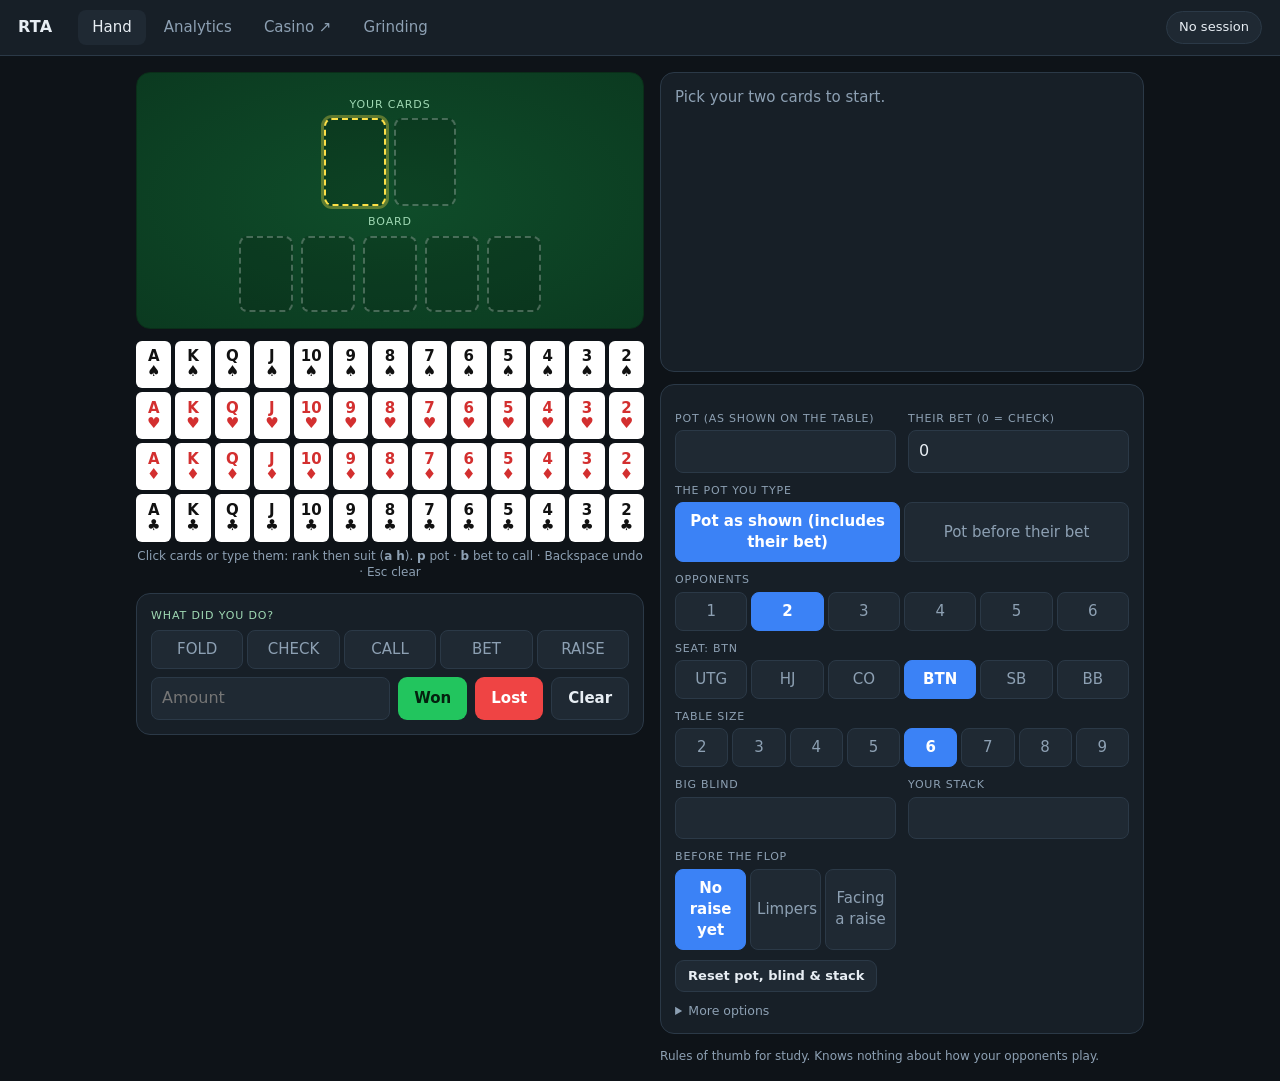
==== commit ac3ea0e7: "RTA: type the pot as shown on the table, including the bet you face Co-Authored-By: Claude Sonnet 5." ====
--- a/static/index.html
+++ b/static/index.html
@@ -139,8 +139,9 @@
 
     <div class="card" style="margin-top:12px">
       <div class="controls">
-        <div class="field"><label>Pot (as shown)</label><input id="pot" type="number" inputmode="decimal" step="any" min="0"></div>
+        <div class="field"><label>Pot (as shown on the table)</label><input id="pot" type="number" inputmode="decimal" step="any" min="0"></div>
         <div class="field"><label>Their bet (0 = check)</label><input id="call" type="number" inputmode="decimal" step="any" min="0" value="0"></div>
+        <div class="field wide"><label>The pot you type</label><div class="seg" id="potSeg"></div></div>
         <div class="field wide"><label>Opponents</label><div class="seg" id="oppSeg"></div></div>
         <div class="field wide"><label id="posLbl">Seat</label><div class="seg" id="posSeg"></div></div>
         <div class="field wide"><label>Table size</label><div class="seg" id="sizeSeg"></div></div>
@@ -218,6 +219,7 @@
 
 let slots=Array(7).fill(null);          // 0,1 hole; 2..6 board
 let tableSize=store.get('tsize',6), seatIdx=store.get('seat',0), opps=store.get('opps',2), rangePct=store.get('range','auto'), table=store.get('table','normal'), oppType=store.get('opptype','normal'), raiser='', multi=false, pos=store.get('pos','BTN');
+let potIncl=store.get('potincl',true);      // does the pot you type already include the bet you are facing? (yes, as on the Casino table)
 let waiting=false, startStack=null, contrib=0, pendingAct=null;
 let decisions=[], curDec=null;   // one entry per button pressed this hand: what the tool said vs what you did
 let facing=false, taken=null, last=null, pendingRank=null, reqId=0, timer=null, session=null;
@@ -240,6 +242,7 @@
 function buildControls(){
   pos=norm(pos,SEATS[tableSize]);
   seg('oppSeg',[1,2,3,4,5,6].map(n=>[n,n]),()=>opps,v=>{opps=v;store.set('opps',v)});
+  seg('potSeg',[['Pot as shown (includes their bet)',true],['Pot before their bet',false]],()=>potIncl,v=>{potIncl=v;store.set('potincl',v)});
   seg('rangeSeg',RANGES,()=>rangePct,v=>{rangePct=v;store.set('range',v)});
   seg('tableSeg',TABLES,()=>table,v=>{table=v;store.set('table',v)});
   seg('oppTypeSeg',OPPTYPES,()=>oppType,v=>{oppType=v;store.set('opptype',v)});
@@ -318,7 +321,7 @@
 /* ---------- calculation ---------- */
 function state(){
   return {hole:slots.slice(0,2).filter(Boolean), board:slots.slice(2).filter(Boolean),
-    pot:(+$('pot').value||0)+(+$('call').value||0), call:+$('call').value||0, opps, range_mode:rangePct, raiser, table, opp_type:oppType, multi_street:multi,
+    pot:(+$('pot').value||0)+(potIncl?0:(+$('call').value||0)), call:+$('call').value||0, opps, range_mode:rangePct, raiser, table, opp_type:oppType, multi_street:multi,
     position:pos, facing:bbKnown()?false:facing, stack:+$('stack').value||null, bb:sessBB()||(+$('bbIn').value||null)};
 }
 function schedule(){clearTimeout(timer);timer=setTimeout(calc,120)}
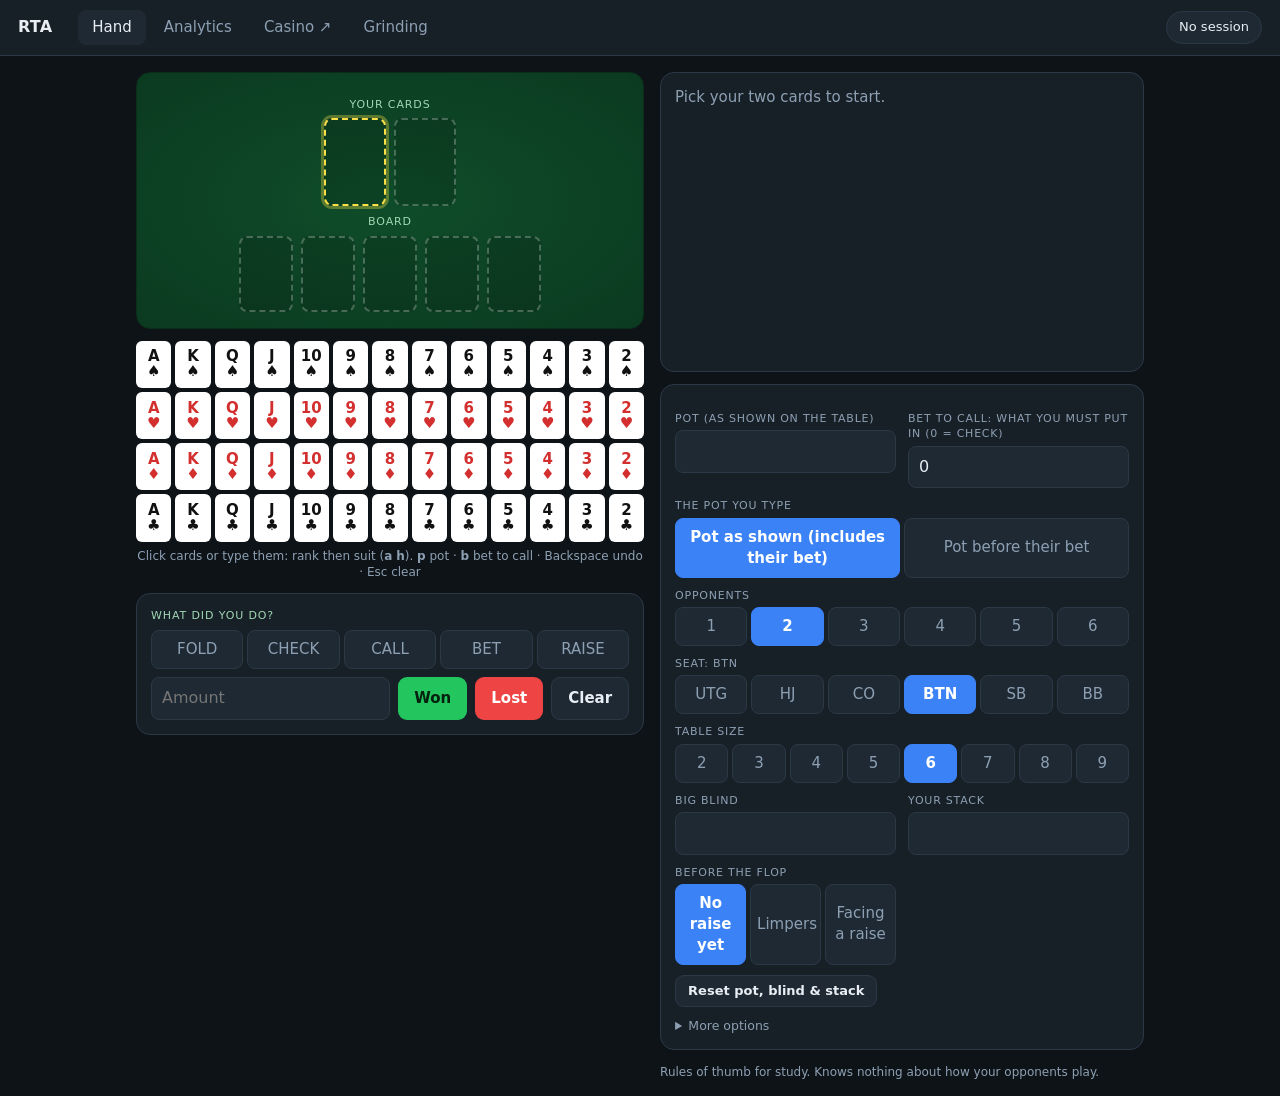
==== commit 5ce6f2ab: "Clearer bet-to-call labels Co-Authored-By: Claude Sonnet 5.5 <noreply@anthropic.com>" ====
--- a/static/index.html
+++ b/static/index.html
@@ -140,7 +140,7 @@
     <div class="card" style="margin-top:12px">
       <div class="controls">
         <div class="field"><label>Pot (as shown on the table)</label><input id="pot" type="number" inputmode="decimal" step="any" min="0"></div>
-        <div class="field"><label>Their bet (0 = check)</label><input id="call" type="number" inputmode="decimal" step="any" min="0" value="0"></div>
+        <div class="field"><label>Bet to call: what you must put in (0 = check)</label><input id="call" type="number" inputmode="decimal" step="any" min="0" value="0"></div>
         <div class="field wide"><label>The pot you type</label><div class="seg" id="potSeg"></div></div>
         <div class="field wide"><label>Opponents</label><div class="seg" id="oppSeg"></div></div>
         <div class="field wide"><label id="posLbl">Seat</label><div class="seg" id="posSeg"></div></div>
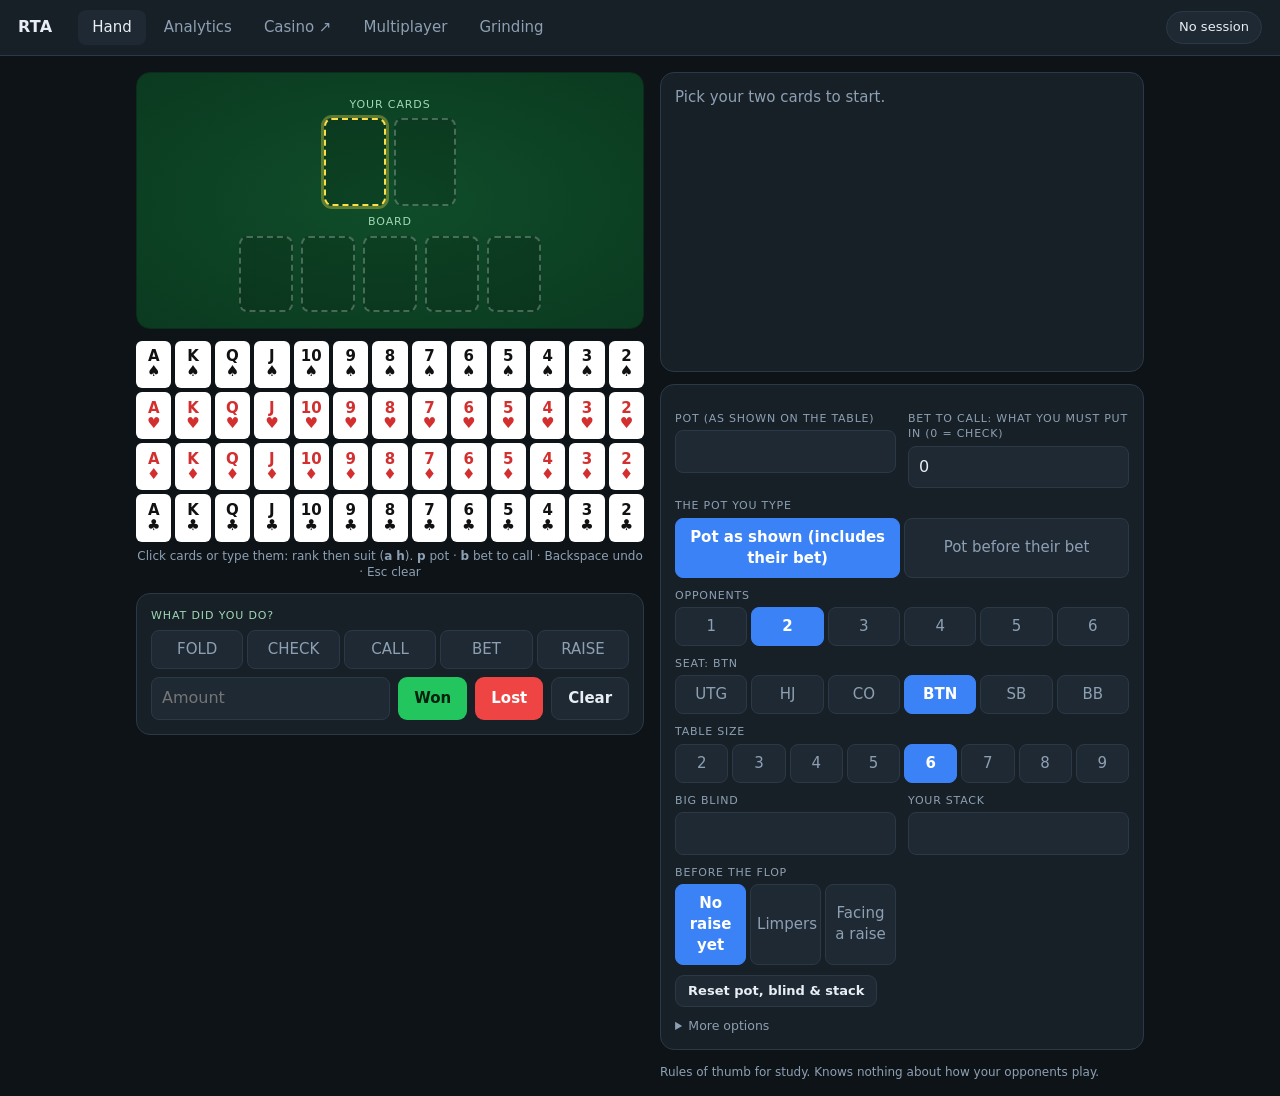
==== commit 4f216b62: "Multiplayer: a shared practice table for two people against bots over Tailscale (game code, guest-on" ====
--- a/static/index.html
+++ b/static/index.html
@@ -79,6 +79,7 @@
 dialog .field{margin-bottom:10px}
 .hidden{display:none}
 .more summary{cursor:pointer;color:var(--dim);font-size:12.5px}.more[open] summary{margin-bottom:8px}
+body.guest .tab[data-tab="analytics"],body.guest a[href="/grind"],body.guest a[href="/multiplayer"],body.guest #sessPill{display:none}
 </style>
 </head>
 <body>
@@ -88,6 +89,7 @@
     <button class="tab on" data-tab="hand">Hand</button>
     <button class="tab" data-tab="analytics">Analytics</button>
     <a class="tab" href="/trainer" target="_blank" style="text-decoration:none" title="Play against the bots in another tab">Casino &#8599;</a>
+    <a class="tab" href="/multiplayer" style="text-decoration:none" title="Play at a shared table with a friend">Multiplayer</a>
     <a class="tab" href="/grind" style="text-decoration:none" title="Climb the levels and collect badges">Grinding</a>
   </div>
   <button class="pill" id="sessPill">No session</button>
@@ -184,6 +186,7 @@
     </div>
     <div id="endFields" class="hidden">
       <div class="field"><label>Your total balance now, on and off the table</label><input id="eBal" type="number" inputmode="decimal" step="any"></div>
+      <div class="dim" id="eHint" style="font-size:12.5px"></div>
     </div>
     <div id="endTour" class="hidden">
       <div class="field"><label>Finishing place</label><input id="tPlace" type="number" inputmode="numeric" step="1" min="1"></div>
@@ -201,10 +204,12 @@
 <script src="/static/analytics.js"></script>
 <script src="/static/notify.js"></script>
 <script>
+if(location.pathname==='/rta'){document.body.classList.add('guest');                 // a friend at the shared table: the calculator only
+  document.querySelectorAll('a[href="/trainer"]').forEach(a=>{a.href='/play'});document.title='RTA'}
 const RANKS=['A','K','Q','J','T','9','8','7','6','5','4','3','2'];
 const SUITS=[['s','♠'],['h','♥'],['d','♦'],['c','♣']];
 const POS=['UTG','HJ','CO','BTN','SB','BB'];
-const SEATS={  // order the dealer button moves your seat each hand; extra full-ring seats map to the nearest chart position
+const SEATS={  // seats in the order they sit clockwise from the button (your seat moves the other way, one step back each hand); extra full-ring seats map to the nearest chart position
   2:['SB','BB'],3:['BTN','SB','BB'],4:['BTN','SB','BB','CO'],5:['BTN','SB','BB','UTG','CO'],
   6:['BTN','SB','BB','UTG','HJ','CO'],7:['BTN','SB','BB','UTG','UTG','HJ','CO'],
   8:['BTN','SB','BB','UTG','UTG','UTG','HJ','CO'],9:['BTN','SB','BB','UTG','UTG','UTG','HJ','HJ','CO']};
@@ -413,10 +418,12 @@
            taken:decisions.length?decisions[decisions.length-1].taken:null,decisions,result:res==null?'':res};
   const hr=await fetch('/api/hand',{method:'POST',headers:{'Content-Type':'application/json'},body:JSON.stringify(b)});
   if(!hr.ok){let m='Not saved';try{m=(await hr.json()).error||m}catch(e){}alert(m);return}
-  try{notify((await hr.json()).notices)}catch(e){}
-  if(res!=null&&startStack!==null){const ns=clean(startStack+res);$('stack').value=ns;store.set('stack',ns)}
+  let j={};try{j=await hr.json()}catch(e){}
+  try{notify(j.notices)}catch(e){}
+  if(j.stack!=null){const ns=clean(j.stack);$('stack').value=ns;store.set('stack',ns)}      // the Casino knows your real stack
+  else if(res!=null&&startStack!==null){const ns=clean(startStack+res);$('stack').value=ns;store.set('stack',ns)}
   const order=SEATS[tableSize];
-  seatIdx=(seatIdx+1)%order.length; pos=norm(order[seatIdx],order); store.set('seat',seatIdx); store.set('pos',pos);   // the button moves on
+  seatIdx=(seatIdx-1+order.length)%order.length; pos=norm(order[seatIdx],order);      // the button moves left, so your seat goes BTN, CO, HJ, UTG, BB, SB, BTN ... store.set('seat',seatIdx); store.set('pos',pos);   // the button moves on
   clearHand(); toast('Saved - next seat: '+pos);
 }
 function clearHand(discard){
@@ -471,11 +478,17 @@
   $('cashFields').classList.toggle('hidden',sessFmt!=='cash');$('tourFields').classList.toggle('hidden',sessFmt!=='tournament');
 }
 document.querySelectorAll('#sFmt button').forEach(b=>b.onclick=()=>{sessFmt=b.dataset.f;paintFmt()});
-$('sessPill').onclick=()=>{
+$('sessPill').onclick=async()=>{
+  await loadSession();                                   // (fresh: the hands you have logged since)
   const ending=!!session, tour=ending&&session.format==='tournament';
   $('dlgTitle').textContent=ending?(tour?'End tournament':'End session'):'Start session';
   $('startFields').classList.toggle('hidden',ending);$('endFields').classList.toggle('hidden',!ending||tour);$('endTour').classList.toggle('hidden',!tour);
   if(!ending){paintFmt();if(window.lastBalance!=null)$('sBal').value=window.lastBalance}
+  if(ending&&!tour){
+    const ex=session.expected_balance;
+    $('eBal').value=ex!=null?ex:'';
+    $('eHint').textContent=ex!=null?`Filled in from your start balance (${session.balance_before}) plus the ${session.hands_logged} hand${session.hands_logged==1?'':'s'} you logged. Change it if your real total is different. It is ALL your money, not just your stack.`:'';
+  }
   $('sessDlg').showModal();
 };
 $('sessForm').onsubmit=async e=>{
@@ -488,7 +501,9 @@
       body={place:+$('tPlace').value,size:+$('tSize').value||0,prize:+$('tPrize').value||0};
     }else{
       if($('eBal').value==='')return;
-      body={balance_after:+$('eBal').value};
+      const ex=session.expected_balance,got=+$('eBal').value;
+      if(ex!=null&&ex>0&&got<0.5*ex&&!confirm(`You entered ${got}, but you started with ${session.balance_before} and your logged hands add up to about ${ex}.\n\nThe total balance is ALL your money (on and off the table), not your stack.\n\nUse ${got} anyway?`))return;
+      body={balance_after:got};
     }
     const r=await (await fetch('/api/session/end',{method:'POST',headers:h,body:JSON.stringify(body)})).json();
     if(r.recorded===false)toast('The Casino already recorded this tournament');
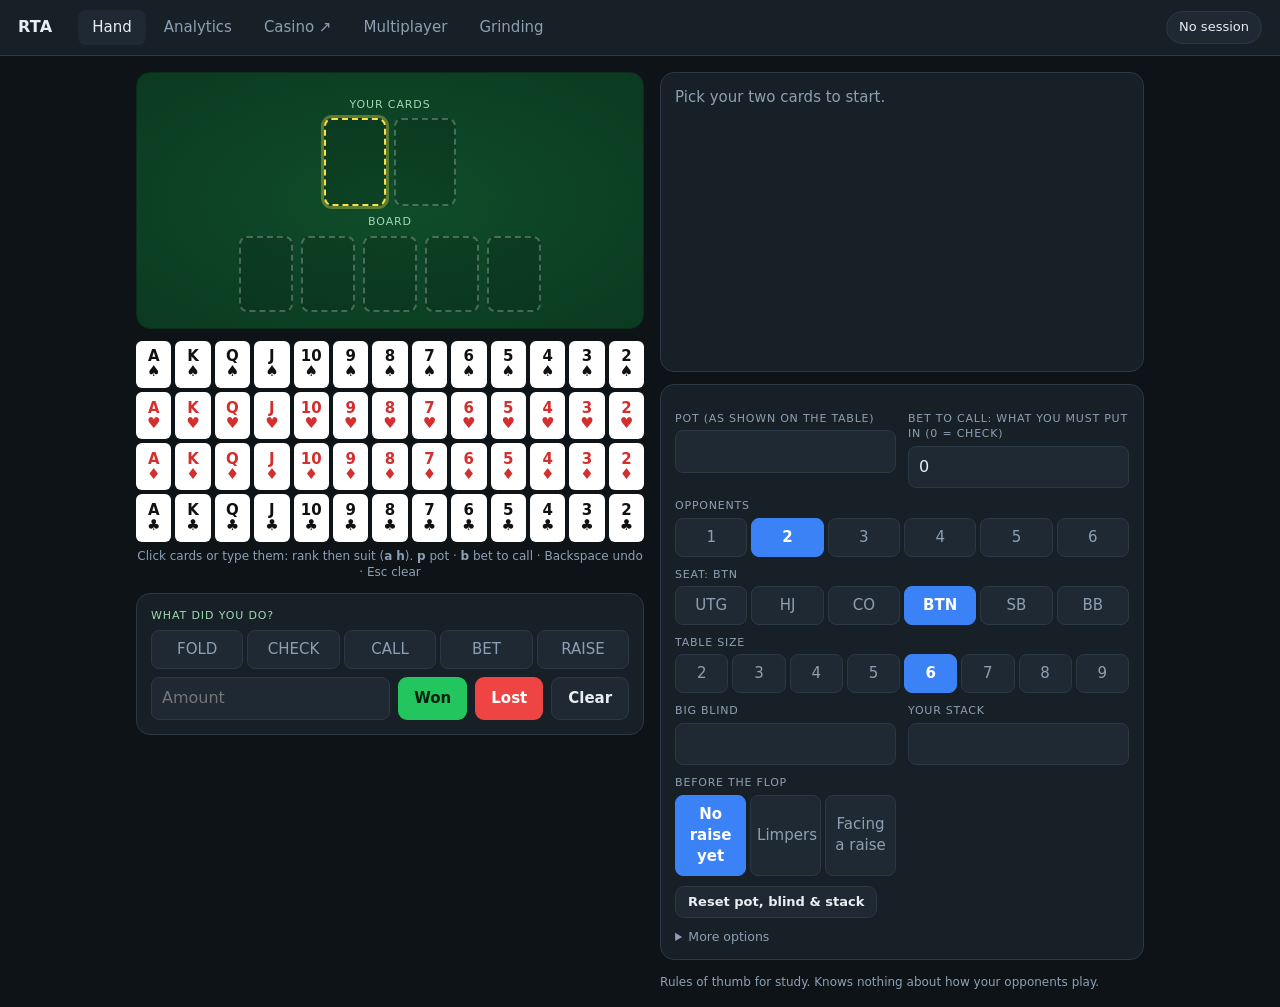
==== commit 574d9a31: "RTA: remove the 'pot before their bet' setting; the pot you type is always the pot as shown Co-Autho" ====
--- a/static/index.html
+++ b/static/index.html
@@ -143,7 +143,6 @@
       <div class="controls">
         <div class="field"><label>Pot (as shown on the table)</label><input id="pot" type="number" inputmode="decimal" step="any" min="0"></div>
         <div class="field"><label>Bet to call: what you must put in (0 = check)</label><input id="call" type="number" inputmode="decimal" step="any" min="0" value="0"></div>
-        <div class="field wide"><label>The pot you type</label><div class="seg" id="potSeg"></div></div>
         <div class="field wide"><label>Opponents</label><div class="seg" id="oppSeg"></div></div>
         <div class="field wide"><label id="posLbl">Seat</label><div class="seg" id="posSeg"></div></div>
         <div class="field wide"><label>Table size</label><div class="seg" id="sizeSeg"></div></div>
@@ -224,7 +223,6 @@
 
 let slots=Array(7).fill(null);          // 0,1 hole; 2..6 board
 let tableSize=store.get('tsize',6), seatIdx=store.get('seat',0), opps=store.get('opps',2), rangePct=store.get('range','auto'), table=store.get('table','normal'), oppType=store.get('opptype','normal'), raiser='', multi=false, pos=store.get('pos','BTN');
-let potIncl=store.get('potincl',true);      // does the pot you type already include the bet you are facing? (yes, as on the Casino table)
 let waiting=false, startStack=null, contrib=0, pendingAct=null;
 let decisions=[], curDec=null;   // one entry per button pressed this hand: what the tool said vs what you did
 let facing=false, taken=null, last=null, pendingRank=null, reqId=0, timer=null, session=null;
@@ -247,7 +245,6 @@
 function buildControls(){
   pos=norm(pos,SEATS[tableSize]);
   seg('oppSeg',[1,2,3,4,5,6].map(n=>[n,n]),()=>opps,v=>{opps=v;store.set('opps',v)});
-  seg('potSeg',[['Pot as shown (includes their bet)',true],['Pot before their bet',false]],()=>potIncl,v=>{potIncl=v;store.set('potincl',v)});
   seg('rangeSeg',RANGES,()=>rangePct,v=>{rangePct=v;store.set('range',v)});
   seg('tableSeg',TABLES,()=>table,v=>{table=v;store.set('table',v)});
   seg('oppTypeSeg',OPPTYPES,()=>oppType,v=>{oppType=v;store.set('opptype',v)});
@@ -326,7 +323,7 @@
 /* ---------- calculation ---------- */
 function state(){
   return {hole:slots.slice(0,2).filter(Boolean), board:slots.slice(2).filter(Boolean),
-    pot:(+$('pot').value||0)+(potIncl?0:(+$('call').value||0)), call:+$('call').value||0, opps, range_mode:rangePct, raiser, table, opp_type:oppType, multi_street:multi,
+    pot:+$('pot').value||0, call:+$('call').value||0, opps, range_mode:rangePct, raiser, table, opp_type:oppType, multi_street:multi,
     position:pos, facing:bbKnown()?false:facing, stack:+$('stack').value||null, bb:sessBB()||(+$('bbIn').value||null)};
 }
 function schedule(){clearTimeout(timer);timer=setTimeout(calc,120)}
